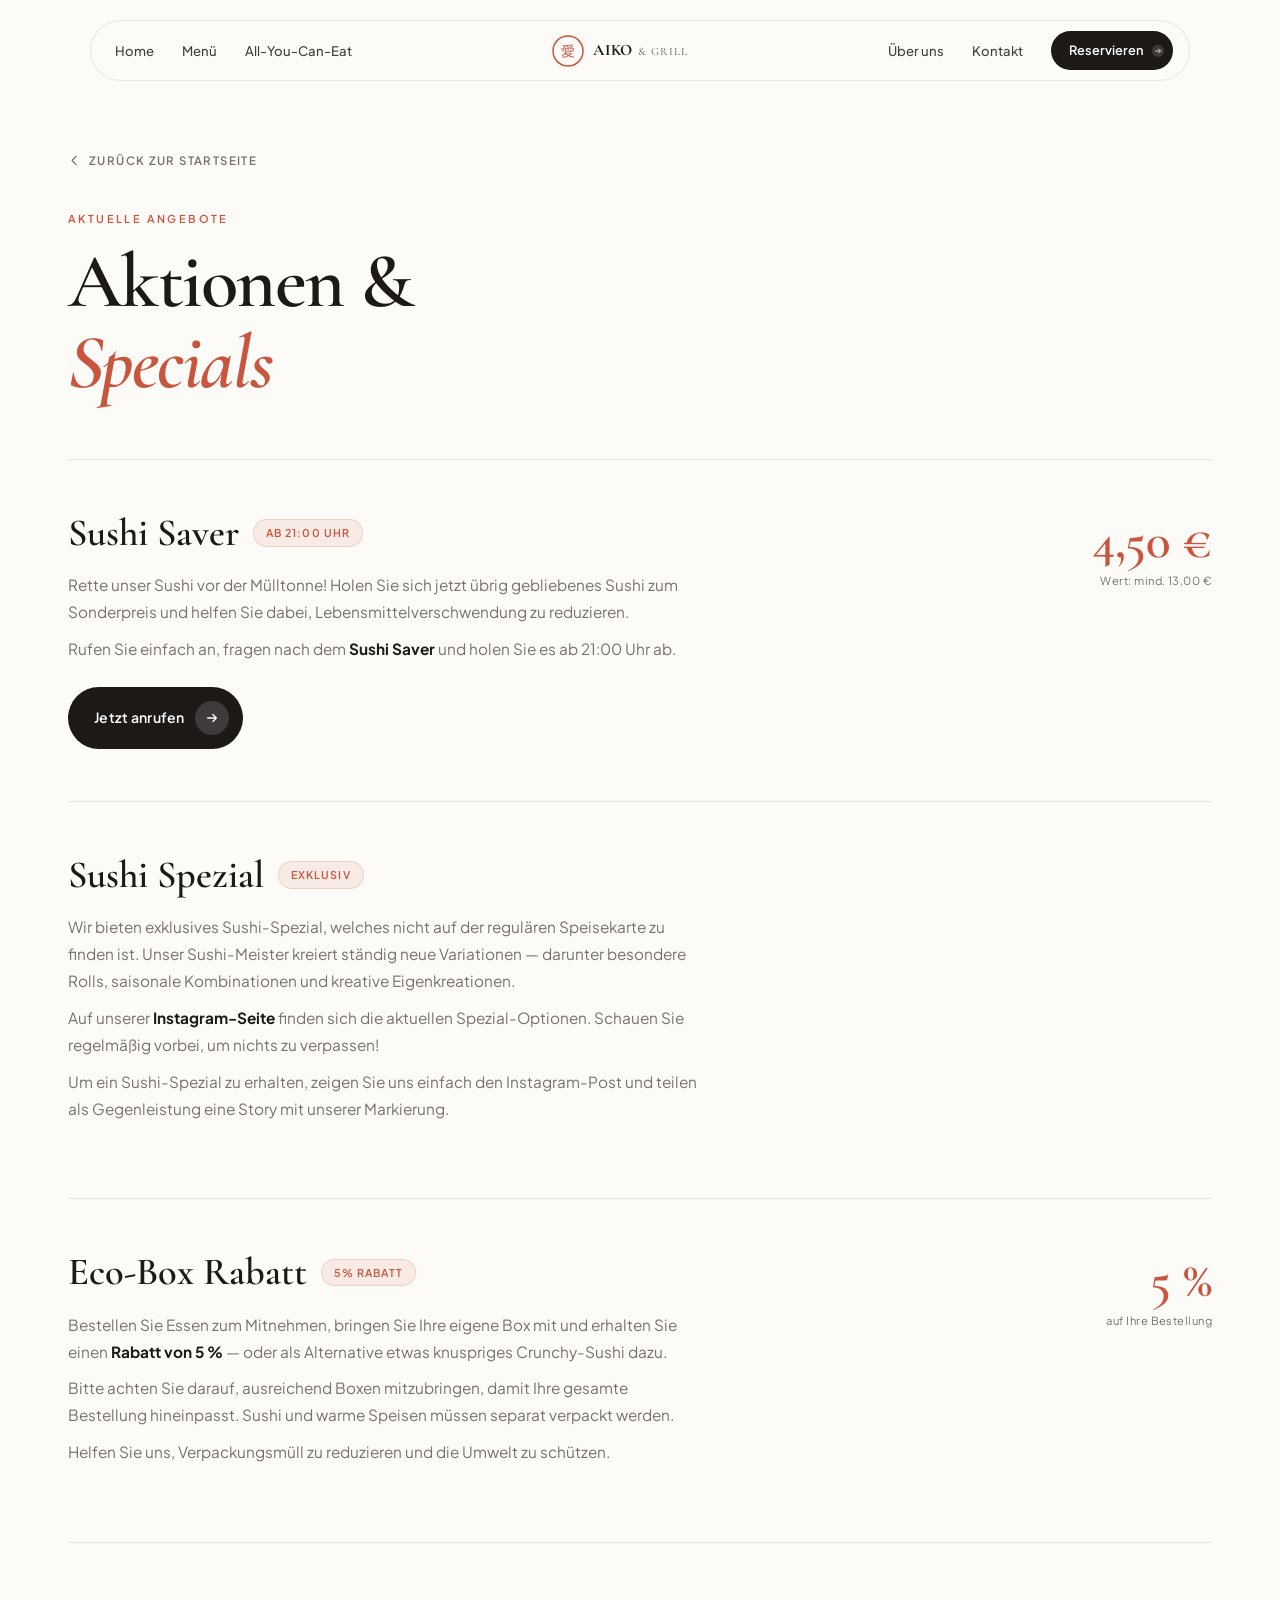
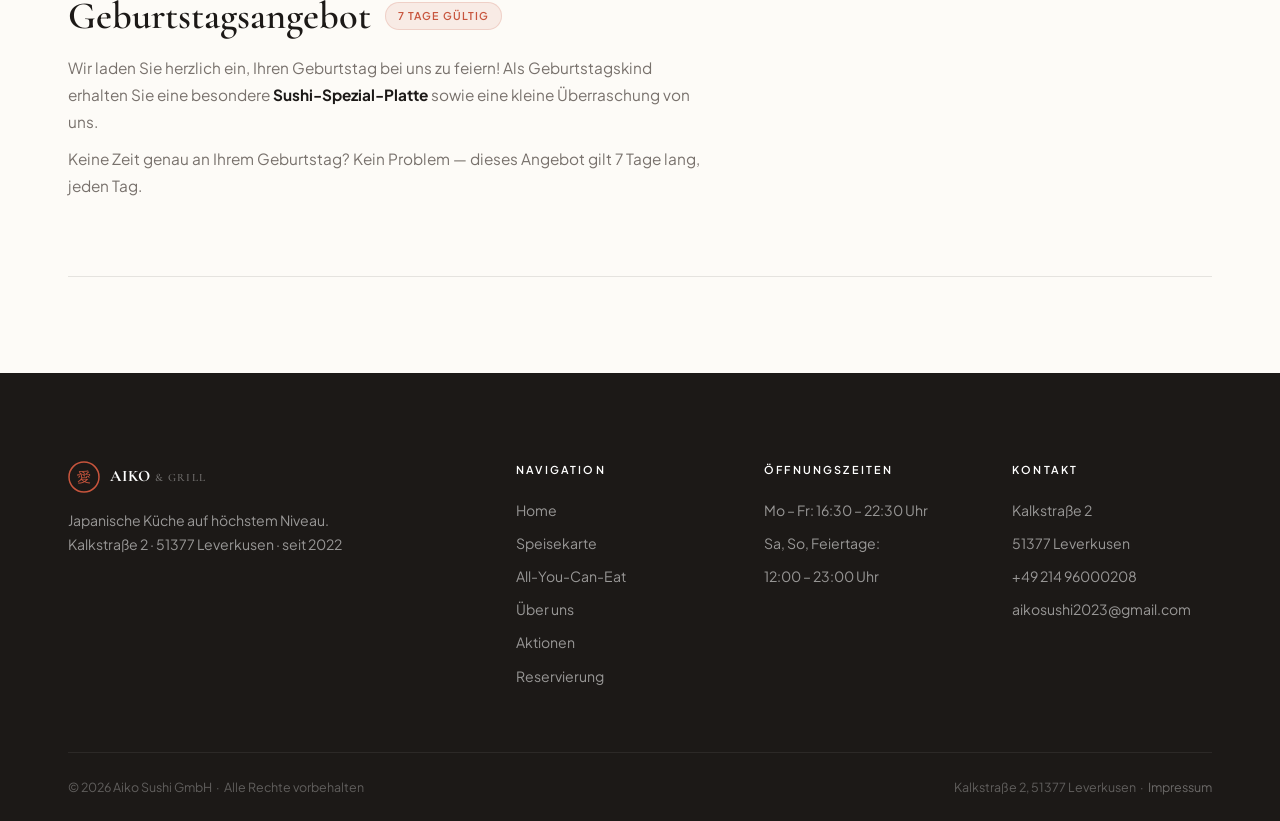
==== aktionen.html @ 25326603 "Add Aktionen & Specials subpage - aktionen.html: editorial promo list with 4 offers — Sushi Saver (4" ====
<!DOCTYPE html>
<html lang="de">
<head>
  <meta charset="UTF-8" />
  <meta name="viewport" content="width=device-width, initial-scale=1.0" />
  <title>Aktionen &amp; Specials – Aiko Sushi &amp; Grill</title>
  <link rel="stylesheet" href="style.css" />
  <link rel="preconnect" href="https://fonts.googleapis.com" />
  <link rel="preconnect" href="https://fonts.gstatic.com" crossorigin />
  <link href="https://fonts.googleapis.com/css2?family=Cormorant+Garamond:ital,wght@0,300;0,400;0,600;0,700;1,300;1,400;1,600&family=Plus+Jakarta+Sans:wght@300;400;500;600&display=swap" rel="stylesheet" />
</head>
<body>

  <!-- NAV -->
  <header class="nav-wrap" id="nav-wrap">
    <nav class="nav-pill" id="nav-pill">
      <ul class="nav-left">
        <li><a href="index.html" class="nl">Home</a></li>
        <li><a href="index.html#menu" class="nl">Menü</a></li>
        <li><a href="index.html#ayce" class="nl">All-You-Can-Eat</a></li>
      </ul>
      <a href="index.html" class="nav-logo" aria-label="Aiko Sushi Startseite">
        <svg class="logo-icon" viewBox="0 0 32 32" fill="none" aria-hidden="true">
          <circle cx="16" cy="16" r="15" stroke="currentColor" stroke-width="1.5"/>
          <text x="16" y="21" text-anchor="middle" font-size="14" fill="currentColor" font-family="serif">愛</text>
        </svg>
        <span class="logo-name">AIKO<span class="logo-amp"> &amp; GRILL</span></span>
      </a>
      <ul class="nav-right">
        <li><a href="ueber-uns.html" class="nl">Über uns</a></li>
        <li><a href="index.html#contact" class="nl">Kontakt</a></li>
        <li><a href="index.html#reservation" class="nav-cta">
          <span>Reservieren</span>
          <svg viewBox="0 0 16 16" fill="none" aria-hidden="true"><path d="M3 8h10M9 4l4 4-4 4" stroke="currentColor" stroke-width="1.5" stroke-linecap="round" stroke-linejoin="round"/></svg>
        </a></li>
      </ul>
      <button class="hamburger" id="hamburger" aria-label="Menü öffnen" aria-expanded="false">
        <span></span><span></span>
      </button>
    </nav>
  </header>

  <!-- Mobile Overlay -->
  <div class="mobile-overlay" id="mobile-overlay" aria-hidden="true">
    <nav class="mobile-nav">
      <a href="index.html"             class="mn-link" data-delay="0">Home</a>
      <a href="index.html#menu"        class="mn-link" data-delay="1">Menü</a>
      <a href="index.html#ayce"        class="mn-link" data-delay="2">All-You-Can-Eat</a>
      <a href="ueber-uns.html"         class="mn-link" data-delay="3">Über uns</a>
      <a href="aktionen.html"          class="mn-link" data-delay="4">Aktionen</a>
      <a href="index.html#contact"     class="mn-link" data-delay="5">Kontakt</a>
      <a href="index.html#reservation" class="mn-link mn-cta" data-delay="6">Tisch reservieren</a>
    </nav>
  </div>

  <!-- CONTENT -->
  <main>
    <section class="aktionen-section">
      <div class="c">

        <a href="index.html" class="back-link">
          <svg viewBox="0 0 16 16" fill="none" aria-hidden="true"><path d="M10 3L5 8l5 5" stroke="currentColor" stroke-width="1.5" stroke-linecap="round" stroke-linejoin="round"/></svg>
          Zurück zur Startseite
        </a>

        <p class="eyebrow">Aktuelle Angebote</p>
        <h1 class="subpage-h1">Aktionen &amp;<br /><em style="font-style:italic; color:var(--accent)">Specials</em></h1>

        <div class="promo-list">

          <!-- SUSHI SAVER -->
          <div class="promo-item reveal" style="--d:0">
            <div class="promo-item-body">
              <div class="promo-header">
                <h2 class="promo-title">Sushi Saver</h2>
                <span class="promo-badge">Ab 21:00 Uhr</span>
              </div>
              <div class="promo-text">
                <p>Rette unser Sushi vor der Mülltonne! Holen Sie sich jetzt übrig gebliebenes Sushi zum Sonderpreis und helfen Sie dabei, Lebensmittelverschwendung zu reduzieren.</p>
                <p>Rufen Sie einfach an, fragen nach dem <strong style="color:var(--dark)">Sushi Saver</strong> und holen Sie es ab 21:00 Uhr ab.</p>
              </div>
              <a href="tel:+492149600020" class="btn-primary">
                <span>Jetzt anrufen</span>
                <span class="btn-arrow">
                  <svg viewBox="0 0 16 16" fill="none" aria-hidden="true"><path d="M3 8h10M9 4l4 4-4 4" stroke="currentColor" stroke-width="1.5" stroke-linecap="round" stroke-linejoin="round"/></svg>
                </span>
              </a>
            </div>
            <div class="promo-price-wrap">
              <span class="promo-price-big">4,50 €</span>
              <span class="promo-price-sub">Wert: mind. 13,00 €</span>
            </div>
          </div>

          <!-- SUSHI SPEZIAL -->
          <div class="promo-item reveal" style="--d:1">
            <div class="promo-item-body">
              <div class="promo-header">
                <h2 class="promo-title">Sushi Spezial</h2>
                <span class="promo-badge">Exklusiv</span>
              </div>
              <div class="promo-text">
                <p>Wir bieten exklusives Sushi-Spezial, welches nicht auf der regulären Speisekarte zu finden ist. Unser Sushi-Meister kreiert ständig neue Variationen — darunter besondere Rolls, saisonale Kombinationen und kreative Eigenkreationen.</p>
                <p>Auf unserer <strong style="color:var(--dark)">Instagram-Seite</strong> finden sich die aktuellen Spezial-Optionen. Schauen Sie regelmäßig vorbei, um nichts zu verpassen!</p>
                <p>Um ein Sushi-Spezial zu erhalten, zeigen Sie uns einfach den Instagram-Post und teilen als Gegenleistung eine Story mit unserer Markierung.</p>
              </div>
            </div>
          </div>

          <!-- ECO-BOX -->
          <div class="promo-item reveal" style="--d:2">
            <div class="promo-item-body">
              <div class="promo-header">
                <h2 class="promo-title">Eco-Box Rabatt</h2>
                <span class="promo-badge">5% Rabatt</span>
              </div>
              <div class="promo-text">
                <p>Bestellen Sie Essen zum Mitnehmen, bringen Sie Ihre eigene Box mit und erhalten Sie einen <strong style="color:var(--dark)">Rabatt von 5 %</strong> — oder als Alternative etwas knuspriges Crunchy-Sushi dazu.</p>
                <p>Bitte achten Sie darauf, ausreichend Boxen mitzubringen, damit Ihre gesamte Bestellung hineinpasst. Sushi und warme Speisen müssen separat verpackt werden.</p>
                <p>Helfen Sie uns, Verpackungsmüll zu reduzieren und die Umwelt zu schützen.</p>
              </div>
            </div>
            <div class="promo-price-wrap">
              <span class="promo-price-big">5 %</span>
              <span class="promo-price-sub">auf Ihre Bestellung</span>
            </div>
          </div>

          <!-- GEBURTSTAG -->
          <div class="promo-item reveal" style="--d:3">
            <div class="promo-item-body">
              <div class="promo-header">
                <h2 class="promo-title">Geburtstags&shy;angebot</h2>
                <span class="promo-badge">7 Tage gültig</span>
              </div>
              <div class="promo-text">
                <p>Wir laden Sie herzlich ein, Ihren Geburtstag bei uns zu feiern! Als Geburtstagskind erhalten Sie eine besondere <strong style="color:var(--dark)">Sushi-Spezial-Platte</strong> sowie eine kleine Überraschung von uns.</p>
                <p>Keine Zeit genau an Ihrem Geburtstag? Kein Problem — dieses Angebot gilt 7 Tage lang, jeden Tag.</p>
              </div>
            </div>
          </div>

        </div><!-- /promo-list -->
      </div>
    </section>
  </main>

  <!-- FOOTER -->
  <footer class="footer">
    <div class="c">
      <div class="footer-top">
        <div class="footer-brand">
          <a href="index.html" class="footer-logo" aria-label="Aiko Sushi – zur Startseite">
            <svg class="logo-icon" viewBox="0 0 32 32" fill="none" aria-hidden="true">
              <circle cx="16" cy="16" r="15" stroke="currentColor" stroke-width="1.5"/>
              <text x="16" y="21" text-anchor="middle" font-size="14" fill="currentColor" font-family="serif">愛</text>
            </svg>
            <span class="logo-name">AIKO<span class="logo-amp"> &amp; GRILL</span></span>
          </a>
          <p>Japanische Küche auf höchstem Niveau.<br />Kalkstraße 2 · 51377 Leverkusen · seit 2022</p>
        </div>

        <div class="footer-col">
          <h4>Navigation</h4>
          <ul>
            <li><a href="index.html">Home</a></li>
            <li><a href="index.html#menu">Speisekarte</a></li>
            <li><a href="index.html#ayce">All-You-Can-Eat</a></li>
            <li><a href="ueber-uns.html">Über uns</a></li>
            <li><a href="aktionen.html">Aktionen</a></li>
            <li><a href="index.html#reservation">Reservierung</a></li>
          </ul>
        </div>

        <div class="footer-col">
          <h4>Öffnungszeiten</h4>
          <ul>
            <li>Mo – Fr: 16:30 – 22:30 Uhr</li>
            <li>Sa, So, Feiertage:</li>
            <li>12:00 – 23:00 Uhr</li>
          </ul>
        </div>

        <div class="footer-col">
          <h4>Kontakt</h4>
          <ul>
            <li>Kalkstraße 2</li>
            <li>51377 Leverkusen</li>
            <li><a href="tel:+492149600020">+49 214 96000208</a></li>
            <li><a href="mailto:aikosushi2023@gmail.com">aikosushi2023@gmail.com</a></li>
          </ul>
        </div>
      </div>

      <div class="footer-bottom">
        <p>© 2026 Aiko Sushi GmbH &nbsp;·&nbsp; Alle Rechte vorbehalten</p>
        <p>Kalkstraße 2, 51377 Leverkusen &nbsp;·&nbsp; <a href="impressum.html" class="footer-imp">Impressum</a></p>
      </div>
    </div>
  </footer>

  <script>
    const pill = document.getElementById('nav-pill');
    window.addEventListener('scroll', () => {
      pill.classList.toggle('scrolled', window.scrollY > 60);
    }, { passive: true });

    const ham     = document.getElementById('hamburger');
    const overlay = document.getElementById('mobile-overlay');
    const mnLinks = document.querySelectorAll('.mn-link');

    function toggleMenu(open) {
      const isOpen = open ?? !overlay.classList.contains('open');
      overlay.classList.toggle('open', isOpen);
      ham.classList.toggle('open', isOpen);
      ham.setAttribute('aria-expanded', isOpen);
      overlay.setAttribute('aria-hidden', !isOpen);
      document.body.style.overflow = isOpen ? 'hidden' : '';
    }

    ham.addEventListener('click', () => toggleMenu());
    mnLinks.forEach(l => l.addEventListener('click', () => toggleMenu(false)));

    const revealEls = document.querySelectorAll('.reveal');
    revealEls.forEach(el => {
      const rect = el.getBoundingClientRect();
      if (rect.top > window.innerHeight - 40) {
        el.classList.add('will-animate');
      } else {
        el.classList.add('in-view');
      }
    });
    const io = new IntersectionObserver((entries) => {
      entries.forEach(en => {
        if (en.isIntersecting && en.target.classList.contains('will-animate')) {
          en.target.classList.remove('will-animate');
          en.target.classList.add('in-view');
          io.unobserve(en.target);
        }
      });
    }, { threshold: 0.08 });
    revealEls.forEach(el => { if (el.classList.contains('will-animate')) io.observe(el); });

    document.querySelectorAll('.btn-primary').forEach(b => {
      b.addEventListener('mousedown', () => b.style.transform = 'scale(0.97)');
      b.addEventListener('mouseup',   () => b.style.transform = '');
      b.addEventListener('mouseleave',() => b.style.transform = '');
    });
  </script>
</body>
</html>
---- style.css ----
/* ══════════════════════════════════════════════════════
   AIKO SUSHI & GRILL — Premium CSS
   Skills applied: emil-design-eng · high-end-visual-design · design-taste-frontend
   ══════════════════════════════════════════════════════ */

/* ── Custom easing (Emil Kowalski) ── */
:root {
  --ease-out:    cubic-bezier(0.23, 1, 0.32, 1);
  --ease-inout:  cubic-bezier(0.77, 0, 0.175, 1);
  --ease-drawer: cubic-bezier(0.32, 0.72, 0, 1);

  /* Editorial Luxury palette (high-end-visual-design → Archetype 2) */
  --cream:   #FDFBF7;
  --cream-2: #F5F0E8;
  --dark:    #1C1917;   /* warm off-black — never pure #000 */
  --mid:     #44403C;
  --muted:   #78716C;
  --line:    rgba(28,25,23,.10);
  --accent:  #C8553D;   /* muted coral, saturation < 80% */
  --accent2: #D4A853;   /* warm gold */
  --white:   #FFFFFF;

  --r-lg: 24px;
  --r-xl: 32px;

  /* Fonts: banned Inter → Cormorant Garamond + Plus Jakarta Sans */
  --serif: 'Cormorant Garamond', Georgia, serif;
  --sans:  'Plus Jakarta Sans', system-ui, sans-serif;
}

*, *::before, *::after { box-sizing: border-box; margin: 0; padding: 0; }
html  { scroll-behavior: smooth; }
body  { font-family: var(--sans); background: var(--cream); color: var(--dark); line-height: 1.65; overflow-x: hidden; }
img   { display: block; width: 100%; height: 100%; object-fit: cover; }
a     { text-decoration: none; color: inherit; }
ul    { list-style: none; }
svg   { flex-shrink: 0; }

/* ── Container ── */
.c { max-width: 1200px; margin: 0 auto; padding: 0 28px; }

/* ── Eyebrow ── */
.eyebrow {
  display: block;
  font-size: .68rem;
  font-weight: 600;
  letter-spacing: .22em;
  text-transform: uppercase;
  color: var(--accent);
  margin-bottom: 14px;
}
.eyebrow.light { color: rgba(255,255,255,.6); }

/* ── Section heading ── */
.h2 {
  font-family: var(--serif);
  font-size: clamp(2.4rem, 5vw, 3.8rem);
  font-weight: 600;
  line-height: 1.1;
  letter-spacing: -.01em;
  color: var(--dark);
  margin-bottom: 28px;
}
.h2.light { color: var(--white); }
.h2 em    { font-style: italic; color: var(--accent); }

/* ── Double-Bezel (high-end-visual-design §4A) ── */
.bezel {
  background: rgba(28,25,23,.04);
  border: 1px solid var(--line);
  border-radius: var(--r-xl);
  padding: 8px;
}
.bezel-inner {
  border-radius: calc(var(--r-xl) - 8px);
  overflow: hidden;
  width: 100%;
  height: 100%;
  box-shadow: inset 0 1px 1px rgba(255,255,255,.25);
}

/* ── Buttons — Button-in-Button architecture ── */
.btn-primary {
  display: inline-flex;
  align-items: center;
  gap: 10px;
  background: var(--dark);
  color: var(--white);
  padding: 14px 14px 14px 26px;
  border-radius: 100px;
  font-size: .88rem;
  font-weight: 600;
  letter-spacing: .02em;
  transition: background 200ms var(--ease-out), transform 160ms var(--ease-out);
  cursor: pointer;
  border: none;
}
.btn-primary:hover { background: var(--mid); }
.btn-primary:active { transform: scale(0.97); }

.btn-primary.light { background: var(--accent); }
.btn-primary.light:hover { background: #b04432; }

.btn-arrow {
  display: flex;
  align-items: center;
  justify-content: center;
  width: 34px;
  height: 34px;
  border-radius: 50%;
  background: rgba(255,255,255,.15);
  flex-shrink: 0;
  transition: transform 200ms var(--ease-out), background 200ms;
}
.btn-primary:hover .btn-arrow { transform: translateX(2px) translateY(-1px); background: rgba(255,255,255,.22); }

.btn-arrow svg { width: 14px; height: 14px; }

.btn-ghost {
  display: inline-flex;
  align-items: center;
  gap: 8px;
  background: transparent;
  color: var(--dark);
  padding: 14px 26px;
  border-radius: 100px;
  font-size: .88rem;
  font-weight: 600;
  border: 1.5px solid rgba(28,25,23,.25);
  transition: border-color 200ms var(--ease-out), background 200ms var(--ease-out), color 200ms, transform 160ms;
}
.btn-ghost:hover { border-color: var(--dark); background: var(--dark); color: var(--white); }
.btn-ghost:active { transform: scale(0.97); }
.btn-ghost.dark { border-color: var(--dark); }

/* ── Scroll reveal ── */
.reveal {
  /* visible by default — JS adds animation class once in view */
}
.reveal.will-animate {
  opacity: 0;
  transform: translateY(20px);
}
.reveal.in-view {
  animation: revealUp 650ms var(--ease-out) both;
  animation-delay: calc(var(--d, 0) * 70ms);
}
@keyframes revealUp {
  from { opacity: 0; transform: translateY(20px); }
  to   { opacity: 1; transform: translateY(0); }
}

/* ── prefers-reduced-motion (Emil: accessibility) ── */
@media (prefers-reduced-motion: reduce) {
  .reveal.will-animate { opacity: 1; transform: none; }
  @keyframes revealUp { from { opacity: 1; transform: none; } }
  * { animation-duration: .01ms !important; transition-duration: .01ms !important; }
}

/* ══════════════════════════════════════════════════════
   NAVIGATION — Floating Pill (high-end-visual-design §5A)
   ══════════════════════════════════════════════════════ */
.nav-wrap {
  position: fixed;
  top: 0; left: 0; right: 0;
  z-index: 900;
  display: flex;
  justify-content: center;
  padding: 20px 28px;
  pointer-events: none;
}

.nav-pill {
  display: flex;
  align-items: center;
  justify-content: space-between;
  gap: 24px;
  width: 100%;
  max-width: 1100px;
  background: rgba(253,251,247,.72);
  backdrop-filter: blur(16px);
  -webkit-backdrop-filter: blur(16px);
  border: 1px solid rgba(28,25,23,.09);
  border-radius: 100px;
  padding: 10px 16px 10px 24px;
  pointer-events: all;
  transition:
    background   300ms var(--ease-out),
    box-shadow   300ms var(--ease-out),
    border-color 300ms var(--ease-out);
}
.nav-pill.scrolled {
  background: rgba(253,251,247,.92);
  box-shadow: 0 8px 40px rgba(28,25,23,.10);
}

.nav-left, .nav-right {
  display: flex;
  align-items: center;
  gap: 28px;
}
.nl {
  font-size: .82rem;
  font-weight: 500;
  color: var(--mid);
  position: relative;
  transition: color 180ms;
}
.nl::after {
  content: '';
  position: absolute;
  left: 0; bottom: -3px;
  height: 1.5px;
  width: 0;
  background: var(--accent);
  transition: width 250ms var(--ease-out);
}
.nl:hover, .nl.active { color: var(--dark); }
.nl:hover::after, .nl.active::after { width: 100%; }

.nav-logo {
  display: flex;
  align-items: center;
  gap: 9px;
  white-space: nowrap;
}
.logo-icon {
  width: 32px; height: 32px;
  color: var(--accent);
  flex-shrink: 0;
}
.logo-name {
  font-family: var(--serif);
  font-size: 1rem;
  font-weight: 700;
  letter-spacing: .06em;
  color: var(--dark);
  text-transform: uppercase;
}
.logo-amp {
  font-size: .7rem;
  letter-spacing: .1em;
  color: var(--muted);
  font-weight: 500;
}

.nav-cta {
  display: inline-flex;
  align-items: center;
  gap: 8px;
  background: var(--dark);
  color: var(--white);
  padding: 9px 9px 9px 18px;
  border-radius: 100px;
  font-size: .8rem;
  font-weight: 600;
  transition: background 200ms var(--ease-out), transform 160ms;
}
.nav-cta:hover { background: var(--mid); }
.nav-cta:active { transform: scale(0.97); }
.nav-cta svg { width: 12px; height: 12px; background: rgba(255,255,255,.15); border-radius: 50%; padding: 2px; }

/* Hamburger */
.hamburger { display: none; flex-direction: column; gap: 5px; cursor: pointer; background: none; border: none; padding: 6px; position: relative; width: 32px; }
.hamburger span {
  display: block;
  height: 1.5px;
  background: var(--dark);
  border-radius: 2px;
  transition: transform 300ms var(--ease-out), opacity 200ms;
}
.hamburger.open span:nth-child(1) { transform: translateY(6.5px) rotate(45deg); }
.hamburger.open span:nth-child(2) { transform: translateY(-6.5px) rotate(-45deg); }

/* Mobile overlay */
.mobile-overlay {
  position: fixed; inset: 0; z-index: 800;
  background: rgba(253,251,247,.97);
  backdrop-filter: blur(20px);
  display: flex;
  align-items: center;
  justify-content: center;
  opacity: 0;
  pointer-events: none;
  transform: scale(0.98);
  transition: opacity 300ms var(--ease-out), transform 300ms var(--ease-out);
}
.mobile-overlay.open { opacity: 1; pointer-events: all; transform: scale(1); }

.mobile-nav {
  display: flex;
  flex-direction: column;
  align-items: center;
  gap: 32px;
}
.mn-link {
  font-family: var(--serif);
  font-size: 2.4rem;
  font-weight: 600;
  color: var(--dark);
  opacity: 0;
  transform: translateY(16px);
  transition:
    opacity  300ms var(--ease-out),
    transform 300ms var(--ease-out),
    color 200ms;
}
.mobile-overlay.open .mn-link {
  opacity: 1;
  transform: translateY(0);
  transition-delay: calc(var(--delay, var(--d, 0)) * 60ms + 80ms);
}
.mn-link[data-delay="0"]  { --d: 0; }
.mn-link[data-delay="1"]  { --d: 1; }
.mn-link[data-delay="2"]  { --d: 2; }
.mn-link[data-delay="3"]  { --d: 3; }
.mn-link[data-delay="4"]  { --d: 4; }
.mn-link[data-delay="5"]  { --d: 5; }
.mn-link:hover { color: var(--accent); }
.mn-cta { color: var(--accent); }

/* ══════════════════════════════════════════════════════
   HERO — Editorial Split (1:1 reference adapted)
   ══════════════════════════════════════════════════════ */
.hero {
  min-height: 100dvh;   /* iOS-safe (design-taste-frontend rule) */
  background: var(--cream);
  display: flex;
  flex-direction: column;
  justify-content: center;
  padding-top: 110px;
  overflow: hidden;
  position: relative;
}
.hero::before {
  content: '';
  position: fixed;
  inset: 0; z-index: 0;
  pointer-events: none;
  background: radial-gradient(ellipse 60% 50% at 70% 40%, rgba(200,85,61,.06) 0%, transparent 70%);
}

.hero-inner {
  position: relative; z-index: 1;
  max-width: 1200px;
  margin: 0 auto;
  padding: 60px 28px 80px;
  display: grid;
  grid-template-columns: 1fr 1fr;
  align-items: center;
  gap: 64px;
  width: 100%;
}

/* LEFT */
.hero-left { position: relative; }

.hero-h1 {
  font-family: var(--serif);
  font-size: clamp(4rem, 8.5vw, 7.5rem);
  font-weight: 600;
  line-height: .96;
  letter-spacing: -.02em;
  color: var(--dark);
  margin-bottom: 8px;
  position: relative;
}
.hero-h1 em { font-style: italic; color: var(--accent); }

.hero-kanji {
  position: absolute;
  top: 0; right: -48px;
  display: flex;
  flex-direction: column;
  gap: 2px;
}
.hero-kanji span {
  font-family: var(--serif);
  font-size: 1.9rem;
  font-weight: 400;
  color: rgba(28,25,23,.08);
  line-height: 1.1;
}

.hero-body {
  color: var(--muted);
  font-size: 1rem;
  line-height: 1.7;
  max-width: 380px;
  margin-bottom: 36px;
}

.hero-actions {
  display: flex;
  align-items: center;
  gap: 14px;
  flex-wrap: wrap;
  margin-bottom: 52px;
}

.hero-social {
  display: flex;
  align-items: center;
  gap: 16px;
}
.avatar-stack { display: flex; }
.av {
  width: 40px; height: 40px;
  border-radius: 50%;
  border: 2.5px solid var(--white);
  object-fit: cover;
  flex-shrink: 0;
}
.av + .av { margin-left: -11px; }
.hero-social-txt {
  font-size: .82rem;
  color: var(--muted);
  line-height: 1.45;
}
.hero-social-txt strong { color: var(--dark); }

/* RIGHT */
.hero-right {
  position: relative;
  height: 600px;
}
.hero-blob {
  position: absolute;
  top: 50%; right: 0;
  transform: translateY(-50%);
  width: 88%;
  height: 88%;
  background: rgba(200,85,61,.07);
  border-radius: 38% 62% 63% 37% / 41% 44% 56% 59%;
}
.hero-fig {
  position: absolute;
  inset: 0;
  border-radius: 32% 68% 68% 32% / 32% 32% 68% 68%;
  overflow: hidden;
  box-shadow: 0 24px 64px rgba(28,25,23,.18);
}
.hero-fig img { border-radius: inherit; }

.hero-tag {
  position: absolute;
  bottom: 48px; left: -16px;
  background: var(--white);
  border-radius: 18px;
  padding: 16px 22px;
  box-shadow: 0 12px 40px rgba(28,25,23,.12);
  border: 1px solid var(--line);
  display: flex;
  flex-direction: column;
  gap: 3px;
}
.tag-label {
  font-size: .65rem;
  font-weight: 600;
  letter-spacing: .14em;
  text-transform: uppercase;
  color: var(--muted);
}
.tag-price {
  font-family: var(--serif);
  font-size: 1.7rem;
  font-weight: 600;
  color: var(--accent);
  line-height: 1;
}

/* Scroll hint */
.scroll-hint {
  position: absolute;
  bottom: 32px; left: 50%;
  transform: translateX(-50%);
  display: flex;
  flex-direction: column;
  align-items: center;
  gap: 8px;
  opacity: .4;
  z-index: 1;
}
.scroll-hint span:first-child {
  font-size: .65rem;
  letter-spacing: .18em;
  text-transform: uppercase;
}
.scroll-line {
  width: 1px;
  height: 40px;
  background: var(--dark);
  animation: scrollPulse 1.8s var(--ease-inout) infinite;
}
@keyframes scrollPulse {
  0%   { transform: scaleY(0); transform-origin: top; }
  50%  { transform: scaleY(1); transform-origin: top; }
  51%  { transform: scaleY(1); transform-origin: bottom; }
  100% { transform: scaleY(0); transform-origin: bottom; }
}

/* ══════════════════════════════════════════════════════
   WHY — Editorial numbered list
   ══════════════════════════════════════════════════════ */
.why {
  padding: 120px 0;
  background: var(--white);
}
.why-head { margin-bottom: 56px; }

.why-list { border-top: 1px solid var(--line); }

.why-item {
  display: grid;
  grid-template-columns: 88px 1fr;
  gap: 40px;
  padding: 40px 0;
  border-bottom: 1px solid var(--line);
  align-items: start;
  cursor: default;
}
@media (hover: hover) and (pointer: fine) {
  .why-item:hover .why-num { color: rgba(200,85,61,.28); }
}

.why-num {
  font-family: var(--serif);
  font-size: 3.5rem;
  font-weight: 300;
  color: rgba(28,25,23,.1);
  line-height: 1;
  padding-top: 4px;
  transition: color 320ms var(--ease-out);
}

.why-item-content h3 {
  font-family: var(--serif);
  font-size: 1.7rem;
  font-weight: 600;
  color: var(--dark);
  margin-bottom: 10px;
  line-height: 1.15;
}
.why-item-content p {
  font-size: .92rem;
  color: var(--muted);
  line-height: 1.68;
  max-width: 58ch;
}

/* ══════════════════════════════════════════════════════
   ALL-YOU-CAN-EAT
   ══════════════════════════════════════════════════════ */
.ayce {
  padding: 120px 0;
  background: var(--dark);
}
.ayce-inner {
  display: grid;
  grid-template-columns: 1fr 1fr;
  gap: 80px;
  align-items: center;
}

.ayce-body {
  color: rgba(255,255,255,.65);
  font-size: 1rem;
  line-height: 1.7;
  margin-bottom: 40px;
}

.price-list {
  display: flex;
  flex-direction: column;
  gap: 10px;
  margin-bottom: 44px;
}
.price-row {
  display: flex;
  align-items: center;
  justify-content: space-between;
  padding: 18px 22px;
  background: rgba(255,255,255,.05);
  border-radius: 14px;
  border-left: 3px solid transparent;
  transition: background 200ms;
}
.price-row.featured {
  background: rgba(200,85,61,.18);
  border-left-color: var(--accent);
}
.price-info { display: flex; flex-direction: column; gap: 3px; }
.price-name { font-size: .9rem; font-weight: 600; color: var(--white); }
.price-when { font-size: .75rem; color: rgba(255,255,255,.45); }
.price-amt  { font-family: var(--serif); font-size: 1.5rem; font-weight: 600; color: var(--white); }

/* Stacked images */
.ayce-right {
  position: relative;
  height: 520px;
}
.ayce-img-top {
  position: absolute;
  top: 0; right: 0;
  width: 74%;
  height: 52%;
}
.ayce-img-top .bezel-inner, .ayce-img-bot .bezel-inner { height: 100%; }
.ayce-img-bot {
  position: absolute;
  bottom: 0; left: 0;
  width: 74%;
  height: 52%;
}
/* override bezel colors for dark bg */
.ayce .bezel { background: rgba(255,255,255,.05); border-color: rgba(255,255,255,.1); }

/* ══════════════════════════════════════════════════════
   SPEISEKARTE
   ══════════════════════════════════════════════════════ */
.menu {
  padding: 120px 0;
  background: var(--cream);
}
.menu-head { margin-bottom: 40px; }

/* Price legend */
.menu-legend-text {
  font-size: .82rem;
  color: var(--muted);
  margin-top: -8px;
  margin-bottom: 0;
  display: flex;
  align-items: center;
  gap: 10px;
  flex-wrap: wrap;
}
.lp {
  display: inline-flex;
  align-items: center;
  gap: 5px;
  padding: 3px 10px;
  border-radius: 100px;
  font-size: .72rem;
  font-weight: 600;
  letter-spacing: .05em;
}
.lp.alc  { background: var(--dark); color: var(--white); }
.lp.ayce { background: rgba(200,85,61,.12); color: var(--accent); border: 1px solid rgba(200,85,61,.25); }

/* Tab bar */
.mtabs {
  display: flex;
  gap: 6px;
  flex-wrap: wrap;
  margin-bottom: 40px;
  padding-bottom: 20px;
  border-bottom: 1px solid var(--line);
}
.mtab {
  background: none;
  border: 1.5px solid var(--line);
  border-radius: 100px;
  padding: 8px 18px;
  font-size: .78rem;
  font-weight: 600;
  font-family: var(--sans);
  color: var(--muted);
  cursor: pointer;
  transition: background 180ms var(--ease-out), color 180ms, border-color 180ms, transform 120ms;
  white-space: nowrap;
}
@media (hover: hover) and (pointer: fine) {
  .mtab:hover { background: var(--cream-2); color: var(--dark); border-color: rgba(28,25,23,.2); }
}
.mtab:active { transform: scale(0.96); }
.mtab.active {
  background: var(--dark);
  color: var(--white);
  border-color: var(--dark);
}

/* Categories container */
.mcats {
  display: flex;
  flex-direction: column;
  gap: 0;
}

.mcat {
  border-bottom: 1px solid var(--line);
  padding: 36px 0;
}
.mcat:first-child { padding-top: 0; }

.cat-title {
  font-family: var(--serif);
  font-size: 1.5rem;
  font-weight: 600;
  color: var(--dark);
  margin-bottom: 20px;
  display: flex;
  align-items: baseline;
  gap: 10px;
}
.cat-note {
  font-size: .72rem;
  font-weight: 500;
  color: var(--muted);
  letter-spacing: .05em;
  font-family: var(--sans);
}

.mcat-list { display: flex; flex-direction: column; }

/* Individual menu item */
.mi {
  display: flex;
  align-items: baseline;
  justify-content: space-between;
  gap: 20px;
  padding: 13px 0;
  border-bottom: 1px solid rgba(28,25,23,.05);
  transition: opacity 150ms;
}
.mi:last-child { border-bottom: none; }

@media (hover: hover) and (pointer: fine) {
  .mcat-list:hover .mi { opacity: .4; }
  .mi:hover { opacity: 1 !important; }
}

.mi-info {
  display: flex;
  flex-direction: column;
  gap: 3px;
  min-width: 0;
}
.mi-name {
  font-weight: 600;
  font-size: .92rem;
  color: var(--dark);
}
.mi-desc {
  font-size: .78rem;
  color: var(--muted);
  line-height: 1.4;
}

.mi-prices {
  display: flex;
  align-items: center;
  gap: 8px;
  flex-shrink: 0;
}
.mp {
  font-family: var(--serif);
  font-size: 1rem;
  font-weight: 600;
  white-space: nowrap;
  padding: 3px 10px;
  border-radius: 8px;
}
.mp.alc  { color: var(--dark); background: rgba(28,25,23,.06); }
.mp.ayce { color: var(--accent); background: rgba(200,85,61,.08); }

/* ══════════════════════════════════════════════════════
   ABOUT
   ══════════════════════════════════════════════════════ */
.about {
  padding: 120px 0;
  background: var(--white);
}
.about-inner {
  display: grid;
  grid-template-columns: 1fr 1fr;
  gap: 80px;
  align-items: center;
}

.about-gallery {
  display: grid;
  grid-template-rows: 1fr auto;
  gap: 16px;
}
.ag-main .bezel-inner { height: 320px; }
.ag-grid { display: grid; grid-template-columns: 1fr 1fr; gap: 16px; }
.ag-sm .bezel-inner  { height: 160px; }

.about-text p {
  font-size: .96rem;
  color: var(--muted);
  line-height: 1.75;
  margin-bottom: 20px;
  max-width: 48ch;
}

.stats {
  display: flex;
  align-items: center;
  gap: 28px;
  padding-top: 36px;
  border-top: 1px solid var(--line);
  margin-top: 8px;
}
.stat { display: flex; flex-direction: column; gap: 4px; }
.stat-n {
  font-family: var(--serif);
  font-size: 2.2rem;
  font-weight: 600;
  color: var(--accent);
  line-height: 1;
}
.stat-n sup { font-size: 1rem; }
.stat-l { font-size: .75rem; color: var(--muted); letter-spacing: .06em; }
.stat-div { width: 1px; height: 40px; background: var(--line); }

/* ══════════════════════════════════════════════════════
   HOURS — Editorial table
   ══════════════════════════════════════════════════════ */
.hours {
  padding: 120px 0;
  background: var(--cream);
}
.hours-head { margin-bottom: 56px; }

.hours-table {
  border-top: 1px solid var(--line);
  max-width: 820px;
}
.ht-row {
  display: grid;
  grid-template-columns: 220px 1fr 1fr;
  gap: 32px;
  padding: 32px 0;
  border-bottom: 1px solid var(--line);
  align-items: center;
}
.ht-days {
  font-size: .72rem;
  font-weight: 600;
  letter-spacing: .1em;
  text-transform: uppercase;
  color: var(--muted);
}
.ht-time {
  font-family: var(--serif);
  font-size: 2rem;
  font-weight: 600;
  line-height: 1;
  color: var(--dark);
}
.ht-featured .ht-time { color: var(--accent); }
.ht-note {
  font-size: .82rem;
  color: var(--muted);
  line-height: 1.5;
}

.hours-footnote {
  margin-top: 24px;
  font-size: .78rem;
  color: var(--muted);
  padding-left: 4px;
}

/* ══════════════════════════════════════════════════════
   CONTACT + RESERVATION
   ══════════════════════════════════════════════════════ */
.contact {
  padding: 120px 0;
  background: var(--white);
}
.contact-inner {
  display: grid;
  grid-template-columns: 1fr 1.3fr;
  gap: 80px;
  align-items: flex-start;
}

.ci-list {
  margin-top: 32px;
  display: flex;
  flex-direction: column;
  gap: 28px;
}
.ci-list li { display: flex; align-items: flex-start; gap: 16px; }
.ci-icon {
  width: 40px; height: 40px;
  background: rgba(200,85,61,.07);
  border-radius: 10px;
  display: flex; align-items: center; justify-content: center;
  flex-shrink: 0;
  color: var(--accent);
}
.ci-icon svg { width: 18px; height: 18px; }
.ci-list strong { display: block; font-size: .72rem; font-weight: 600; letter-spacing: .1em; text-transform: uppercase; color: var(--muted); margin-bottom: 3px; }
.ci-list p, .ci-list a { font-size: .96rem; color: var(--dark); transition: color 180ms; }
.ci-list a:hover { color: var(--accent); }

.contact-img { margin-top: 40px; }
.contact-img .bezel-inner { height: 200px; }

/* Reservation box */
.reservation-box { }
.rb-inner {
  background: var(--cream);
  border: 1px solid var(--line);
  border-radius: var(--r-xl);
  padding: 48px;
}
.rb-inner h3 {
  font-family: var(--serif);
  font-size: 2rem;
  font-weight: 600;
  margin-bottom: 8px;
}
.rb-sub {
  font-size: .84rem;
  color: var(--muted);
  margin-bottom: 36px;
  line-height: 1.6;
}

.form-row { display: grid; grid-template-columns: 1fr 1fr; gap: 16px; }
.fg { display: flex; flex-direction: column; gap: 7px; margin-bottom: 18px; }
.fg label {
  font-size: .72rem;
  font-weight: 600;
  text-transform: uppercase;
  letter-spacing: .1em;
  color: var(--muted);
}
.fg input, .fg select, .fg textarea {
  padding: 13px 16px;
  border: 1.5px solid rgba(28,25,23,.12);
  border-radius: 12px;
  font-size: .92rem;
  font-family: var(--sans);
  background: var(--white);
  color: var(--dark);
  outline: none;
  transition: border-color 200ms var(--ease-out);
  -webkit-appearance: none;
}
.fg input:focus, .fg select:focus, .fg textarea:focus { border-color: var(--accent); }
.fg textarea { resize: vertical; min-height: 80px; }

.btn-submit {
  display: flex;
  align-items: center;
  justify-content: space-between;
  width: 100%;
  background: var(--dark);
  color: var(--white);
  padding: 16px 16px 16px 28px;
  border-radius: 100px;
  font-size: .9rem;
  font-weight: 600;
  cursor: pointer;
  border: none;
  transition: background 200ms var(--ease-out), transform 160ms;
}
.btn-submit:hover { background: var(--mid); }
.btn-submit:active { transform: scale(0.98); }
.btn-submit:disabled { opacity: .6; cursor: not-allowed; }
.btn-submit .btn-arrow { background: rgba(255,255,255,.12); width: 38px; height: 38px; }
.btn-submit .btn-arrow svg { width: 14px; height: 14px; }

/* ══════════════════════════════════════════════════════
   MAP
   ══════════════════════════════════════════════════════ */
.map-section { line-height: 0; }
.map-section iframe { display: block; }

/* ══════════════════════════════════════════════════════
   FOOTER
   ══════════════════════════════════════════════════════ */
.footer {
  background: var(--dark);
  color: rgba(255,255,255,.55);
  padding: 88px 0 0;
}
.footer-top {
  display: grid;
  grid-template-columns: 2fr 1fr 1fr 1fr;
  gap: 48px;
  padding-bottom: 64px;
  border-bottom: 1px solid rgba(255,255,255,.07);
}
.footer-brand p { font-size: .88rem; line-height: 1.7; margin-top: 16px; }
.footer-logo { display: flex; align-items: center; gap: 10px; }
.footer-logo .logo-icon { color: var(--accent); }
.footer-logo .logo-name { color: var(--white); }
.footer-logo .logo-amp  { color: rgba(255,255,255,.4); }

.footer-col h4 {
  font-size: .68rem;
  font-weight: 600;
  letter-spacing: .2em;
  text-transform: uppercase;
  color: var(--white);
  margin-bottom: 20px;
}
.footer-col ul { display: flex; flex-direction: column; gap: 10px; }
.footer-col ul li { font-size: .88rem; }
.footer-col ul a { transition: color 180ms; }
.footer-col ul a:hover { color: var(--accent); }

.footer-bottom {
  display: flex;
  justify-content: space-between;
  align-items: center;
  padding: 24px 0;
  font-size: .78rem;
  color: rgba(255,255,255,.3);
}

/* ══════════════════════════════════════════════════════
   RESPONSIVE
   ══════════════════════════════════════════════════════ */
@media (max-width: 1024px) {
  .footer-top { grid-template-columns: 1fr 1fr; }
  .ht-row { grid-template-columns: 180px 1fr 1fr; gap: 24px; }
}

@media (max-width: 768px) {
  /* ── Container ── */
  .c { padding: 0 18px; }

  /* ── Nav ── */
  .nav-wrap  { padding: 14px 16px; }
  .nav-left, .nav-right { display: none; }
  .hamburger { display: flex; }
  .nav-pill  { padding: 10px 14px 10px 18px; gap: 0; }

  /* ── Hero ── */
  .hero { padding-top: 90px; }
  .hero-inner {
    grid-template-columns: 1fr;
    padding: 28px 18px 56px;
    gap: 36px;
  }
  .hero-right    { height: 300px; }
  .hero-tag      { left: 8px; bottom: 14px; padding: 13px 18px; }
  .hero-kanji    { right: 0; }
  .hero-kanji span { font-size: 1.3rem; }
  .hero-body     { font-size: .92rem; margin-bottom: 28px; }
  .hero-actions  { gap: 10px; margin-bottom: 36px; }

  /* ── Section spacing ── */
  .why, .ayce, .menu, .about, .hours, .contact { padding: 72px 0; }

  /* ── Why ── */
  .why-item {
    grid-template-columns: 56px 1fr;
    gap: 20px;
    padding: 28px 0;
  }
  .why-num { font-size: 2.6rem; }
  .why-item-content h3 { font-size: 1.35rem; }

  /* ── AYCE ── */
  .ayce-inner { grid-template-columns: 1fr; gap: 48px; }
  .ayce-right {
    height: auto;
    display: grid;
    grid-template-columns: 1fr 1fr;
    gap: 12px;
  }
  .ayce-img-top,
  .ayce-img-bot {
    position: static;
    width: 100%;
    height: 180px;
    top: auto; right: auto; bottom: auto; left: auto;
  }
  .ayce-img-top .bezel-inner,
  .ayce-img-bot .bezel-inner { height: 100%; }

  /* ── Menu tabs: horizontal scroll ── */
  .mtabs {
    flex-wrap: nowrap;
    overflow-x: auto;
    -webkit-overflow-scrolling: touch;
    scrollbar-width: none;
    padding-bottom: 14px;
    margin-left: -18px;
    margin-right: -18px;
    padding-left: 18px;
    padding-right: 18px;
    gap: 8px;
  }
  .mtabs::-webkit-scrollbar { display: none; }
  .mtab { flex-shrink: 0; }

  /* ── About ── */
  .about-inner { grid-template-columns: 1fr; gap: 40px; }
  .ag-main .bezel-inner { height: 220px; }
  .ag-sm .bezel-inner   { height: 120px; }

  /* ── Hours ── */
  .ht-row {
    grid-template-columns: 1fr;
    gap: 6px;
    padding: 24px 0;
  }
  .ht-time { font-size: 1.6rem; }

  /* ── Contact ── */
  .contact-inner { grid-template-columns: 1fr; gap: 40px; }
  .contact-img .bezel-inner { height: 180px; }

  /* ── Reservation form ── */
  .form-row { grid-template-columns: 1fr; }
  .rb-inner { padding: 28px 20px; }

  /* ── Footer ── */
  .footer-top    { grid-template-columns: 1fr 1fr; }
  .footer-bottom { flex-direction: column; gap: 8px; text-align: center; }
}

/* ── Impressum link ── */
.footer-imp { color: rgba(255,255,255,.35); transition: color 180ms; }
.footer-imp:hover { color: var(--accent); }

/* ══════════════════════════════════════════════════════
   SUBPAGES — shared
   ══════════════════════════════════════════════════════ */
.back-link {
  display: inline-flex;
  align-items: center;
  gap: 8px;
  font-size: .72rem;
  font-weight: 600;
  letter-spacing: .12em;
  text-transform: uppercase;
  color: var(--muted);
  margin-bottom: 40px;
  transition: color 200ms var(--ease-out);
}
.back-link svg { width: 13px; height: 13px; flex-shrink: 0; }
.back-link:hover { color: var(--accent); }

.subpage-h1 {
  font-family: var(--serif);
  font-size: clamp(2.8rem, 6vw, 5rem);
  font-weight: 600;
  line-height: 1.05;
  letter-spacing: -.02em;
  color: var(--dark);
}

/* ── Impressum ── */
.legal-section {
  padding: 148px 0 96px;
  background: var(--cream);
}
.legal-content {
  max-width: 580px;
  margin-top: 60px;
}
.legal-block {
  padding-top: 36px;
  margin-top: 36px;
  border-top: 1px solid var(--line);
}
.legal-block:first-child { padding-top: 0; margin-top: 0; border-top: none; }
.legal-block h2 {
  font-size: .68rem;
  font-weight: 600;
  letter-spacing: .14em;
  text-transform: uppercase;
  color: var(--muted);
  margin-bottom: 10px;
}
.legal-block p,
.legal-block address {
  font-size: .96rem;
  color: var(--dark);
  line-height: 1.72;
  font-style: normal;
}
.legal-block a { color: var(--accent); }
.legal-block a:hover { text-decoration: underline; }
.legal-note {
  display: block;
  font-size: .78rem;
  color: var(--muted);
  margin-top: 4px;
}

/* ── Über uns subpage ── */
.about-sub-intro {
  padding: 148px 0 72px;
  background: var(--cream);
}
.about-sub-text {
  max-width: 740px;
  margin-top: 52px;
}
.about-sub-text p {
  font-size: 1rem;
  color: var(--muted);
  line-height: 1.85;
  margin-bottom: 22px;
}
.about-sub-text p:last-child { margin-bottom: 0; }

.about-sub-imgs {
  padding: 0 0 80px;
  background: var(--cream);
}
.about-sub-imgs-grid {
  display: grid;
  grid-template-columns: 1.3fr 1fr 1fr;
  gap: 14px;
}
.about-sub-imgs-grid .bezel-inner { height: 260px; }
.about-sub-imgs-grid .sp-wide .bezel-inner { height: 260px; }

.ayce-sub {
  padding: 96px 0;
  background: var(--dark);
}
.ayce-sub-inner { max-width: 740px; }
.ayce-sub-text { margin-top: 40px; }
.ayce-sub-text p {
  font-size: .98rem;
  color: rgba(255,255,255,.62);
  line-height: 1.85;
  margin-bottom: 20px;
}
.ayce-sub-text p:last-child { margin-bottom: 0; }
.ayce-sub-text strong { color: var(--white); font-weight: 600; }

.subpage-h2 {
  font-family: var(--serif);
  font-size: clamp(2rem, 4vw, 3.2rem);
  font-weight: 600;
  line-height: 1.1;
  color: var(--dark);
  margin-bottom: 0;
}
.subpage-h2.light { color: var(--white); }

.subpage-mini-footer {
  padding: 32px 0;
  background: var(--dark);
  border-top: 1px solid rgba(255,255,255,.07);
}
.subpage-mini-footer .footer-bottom { padding: 0; border-top: none; }

/* ── Aktionen page ── */
.aktionen-section {
  padding: 148px 0 96px;
  background: var(--cream);
}
.promo-list {
  border-top: 1px solid var(--line);
  margin-top: 56px;
}
.promo-item {
  display: grid;
  grid-template-columns: 1fr auto;
  gap: 48px;
  padding: 52px 0;
  border-bottom: 1px solid var(--line);
  align-items: start;
}
.promo-item-body { min-width: 0; }
.promo-header {
  display: flex;
  align-items: center;
  gap: 14px;
  margin-bottom: 18px;
  flex-wrap: wrap;
}
.promo-title {
  font-family: var(--serif);
  font-size: clamp(1.7rem, 3.5vw, 2.4rem);
  font-weight: 600;
  color: var(--dark);
  line-height: 1.1;
}
.promo-badge {
  display: inline-flex;
  align-items: center;
  padding: 4px 12px;
  background: rgba(200,85,61,.09);
  border: 1px solid rgba(200,85,61,.18);
  border-radius: 100px;
  font-size: .67rem;
  font-weight: 600;
  letter-spacing: .1em;
  text-transform: uppercase;
  color: var(--accent);
  white-space: nowrap;
  flex-shrink: 0;
}
.promo-text { margin-bottom: 24px; }
.promo-text p {
  font-size: .96rem;
  color: var(--muted);
  line-height: 1.75;
  margin-bottom: 10px;
  max-width: 640px;
}
.promo-text p:last-child { margin-bottom: 0; }
.promo-price-wrap {
  display: flex;
  flex-direction: column;
  align-items: flex-end;
  gap: 4px;
  padding-top: 4px;
  flex-shrink: 0;
}
.promo-price-big {
  font-family: var(--serif);
  font-size: 3.2rem;
  font-weight: 600;
  color: var(--accent);
  line-height: 1;
}
.promo-price-sub {
  font-size: .7rem;
  color: var(--muted);
  text-align: right;
  letter-spacing: .04em;
}
@media (max-width: 640px) {
  .promo-item { grid-template-columns: 1fr; gap: 20px; padding: 36px 0; }
  .promo-price-wrap { align-items: flex-start; }
  .promo-price-big { font-size: 2.4rem; }
}

@media (max-width: 768px) {
  .legal-section,
  .about-sub-intro { padding-top: 112px; padding-bottom: 56px; }
  .about-sub-imgs-grid {
    grid-template-columns: 1fr 1fr;
  }
  .about-sub-imgs-grid .sp-wide { grid-column: 1 / -1; }
  .about-sub-imgs-grid .bezel-inner { height: 200px; }
  .ayce-sub { padding: 72px 0; }
}
@media (max-width: 480px) {
  .about-sub-imgs-grid { grid-template-columns: 1fr; }
  .about-sub-imgs-grid .bezel-inner { height: 200px; }
}

@media (max-width: 480px) {
  /* ── Hero ── */
  .hero-right { height: 260px; }
  .hero-tag   { display: none; }

  /* ── AYCE images: single column ── */
  .ayce-right { grid-template-columns: 1fr; }
  .ayce-img-top,
  .ayce-img-bot { height: 200px; }

  /* ── About stats ── */
  .stats    { flex-wrap: wrap; gap: 16px; }
  .stat-div { display: none; }

  /* ── Hours ── */
  .ht-time  { font-size: 1.4rem; }

  /* ── Menu prices ── */
  .mp { font-size: .88rem; padding: 2px 8px; }

  /* ── Footer ── */
  .footer-top { grid-template-columns: 1fr; }
}
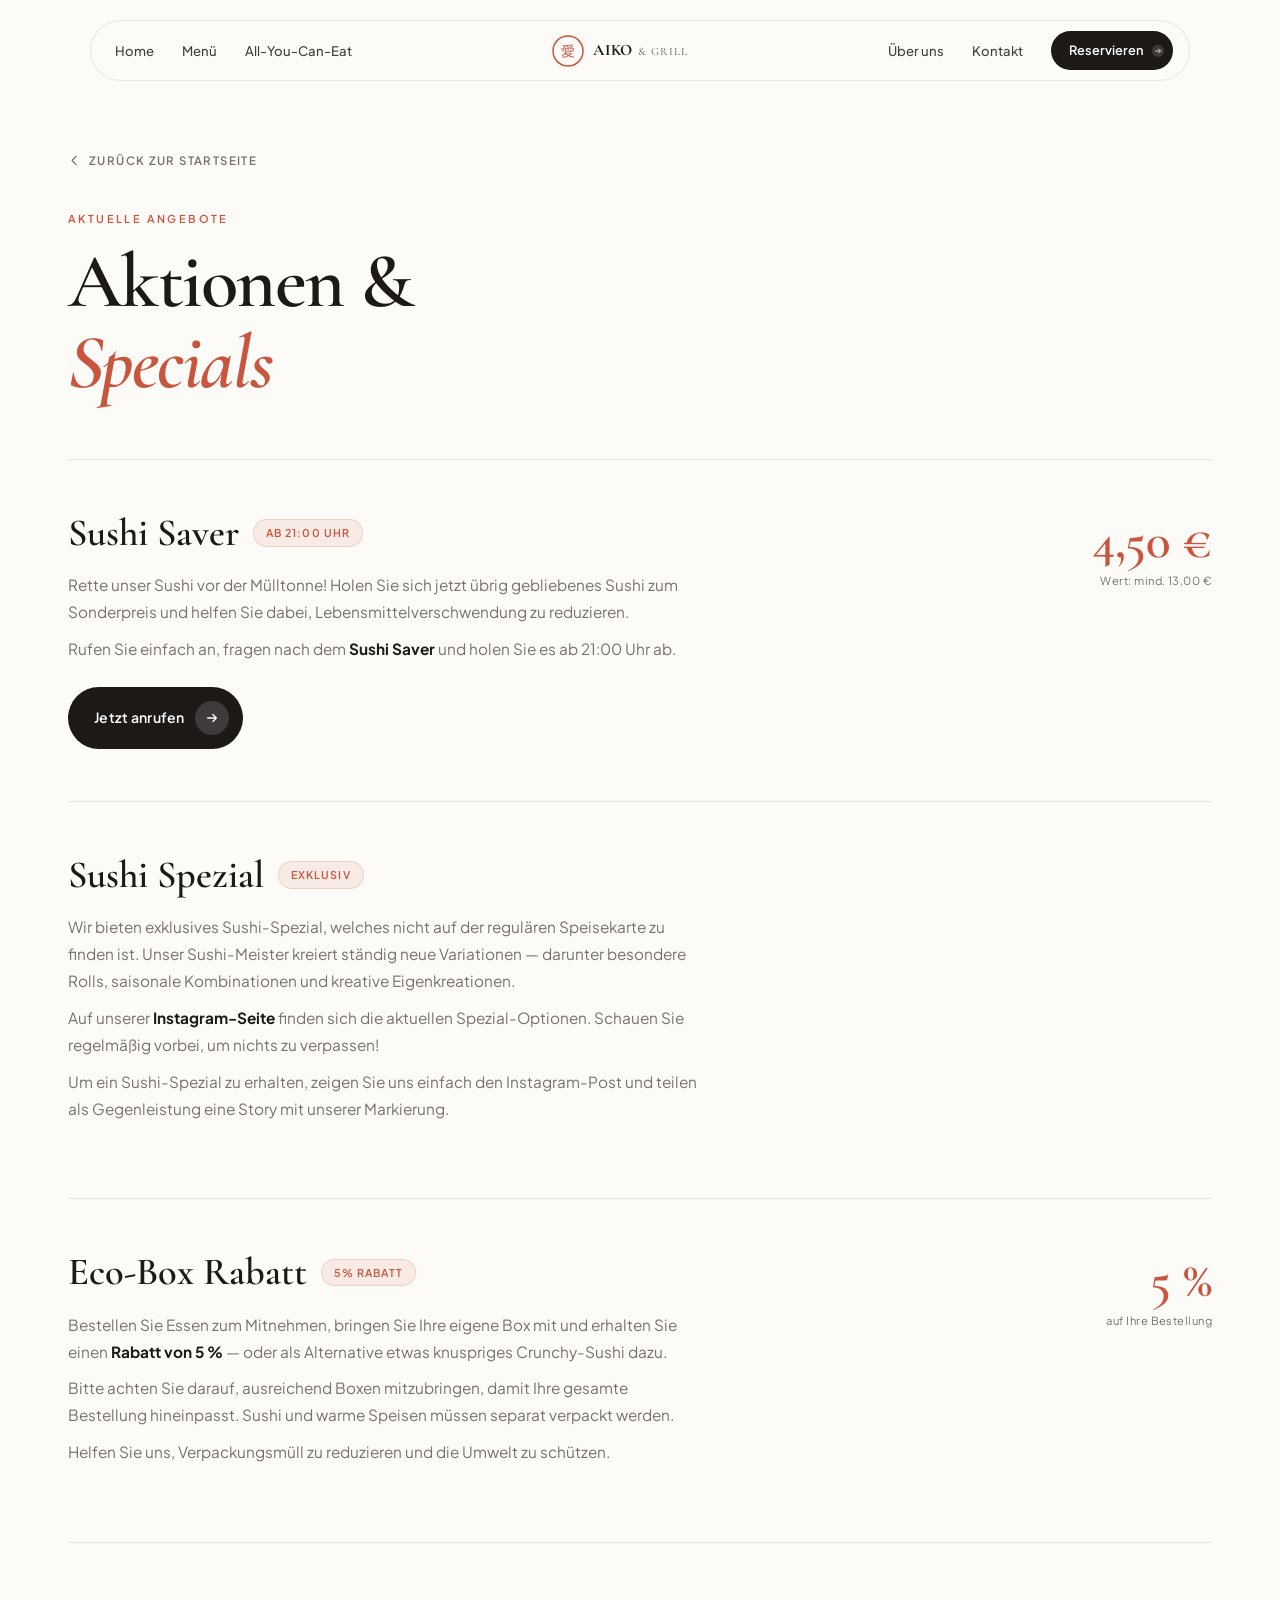
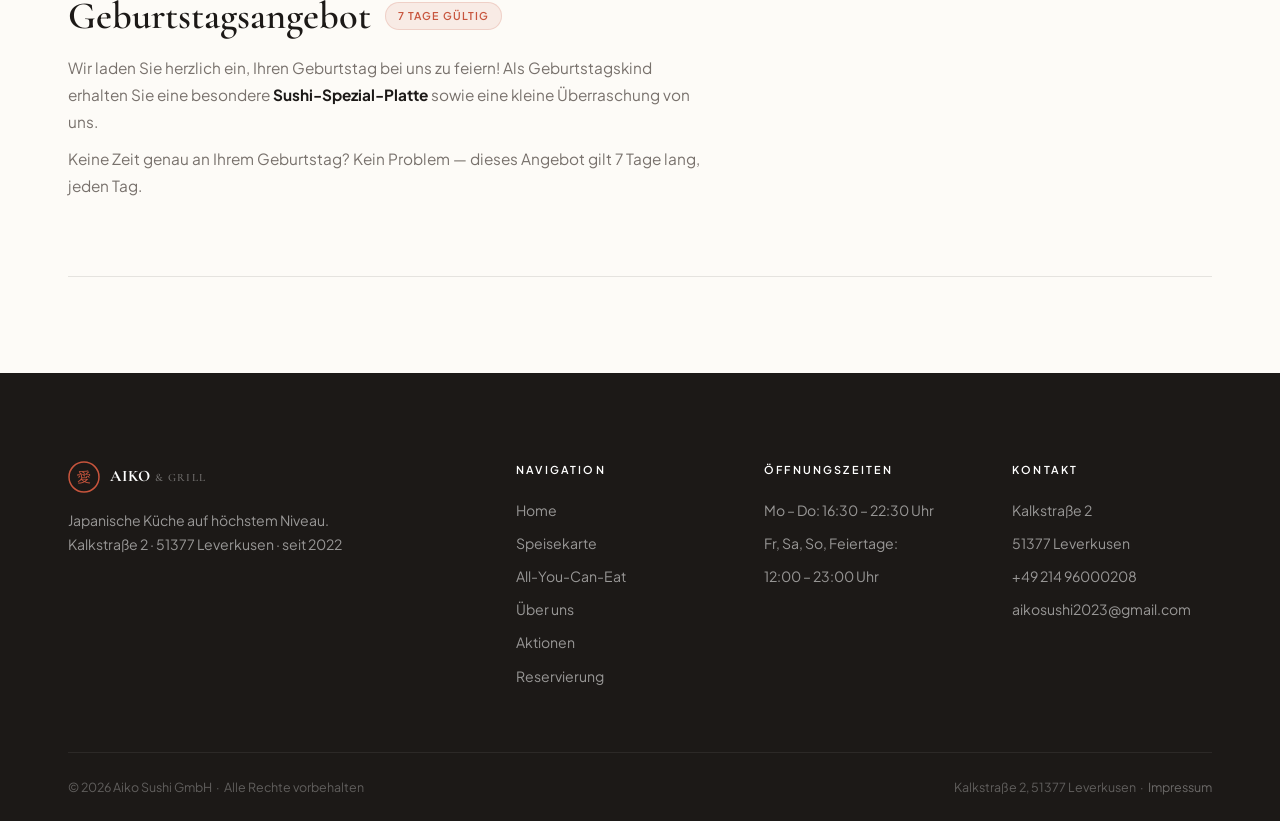
==== commit 2c3fa830: "Fix 5 bugs found during site audit - Tel links: +492149600020 → +4921496000208 (fehlende letzte Ziff" ====
--- a/aktionen.html
+++ b/aktionen.html
@@ -79,7 +79,7 @@
                 <p>Rette unser Sushi vor der Mülltonne! Holen Sie sich jetzt übrig gebliebenes Sushi zum Sonderpreis und helfen Sie dabei, Lebensmittelverschwendung zu reduzieren.</p>
                 <p>Rufen Sie einfach an, fragen nach dem <strong style="color:var(--dark)">Sushi Saver</strong> und holen Sie es ab 21:00 Uhr ab.</p>
               </div>
-              <a href="tel:+492149600020" class="btn-primary">
+              <a href="tel:+4921496000208" class="btn-primary">
                 <span>Jetzt anrufen</span>
                 <span class="btn-arrow">
                   <svg viewBox="0 0 16 16" fill="none" aria-hidden="true"><path d="M3 8h10M9 4l4 4-4 4" stroke="currentColor" stroke-width="1.5" stroke-linecap="round" stroke-linejoin="round"/></svg>
@@ -175,8 +175,8 @@
         <div class="footer-col">
           <h4>Öffnungszeiten</h4>
           <ul>
-            <li>Mo – Fr: 16:30 – 22:30 Uhr</li>
-            <li>Sa, So, Feiertage:</li>
+            <li>Mo – Do: 16:30 – 22:30 Uhr</li>
+            <li>Fr, Sa, So, Feiertage:</li>
             <li>12:00 – 23:00 Uhr</li>
           </ul>
         </div>
@@ -186,7 +186,7 @@
           <ul>
             <li>Kalkstraße 2</li>
             <li>51377 Leverkusen</li>
-            <li><a href="tel:+492149600020">+49 214 96000208</a></li>
+            <li><a href="tel:+4921496000208">+49 214 96000208</a></li>
             <li><a href="mailto:aikosushi2023@gmail.com">aikosushi2023@gmail.com</a></li>
           </ul>
         </div>
--- a/style.css
+++ b/style.css
@@ -667,9 +667,13 @@
   font-family: var(--sans);
   color: var(--muted);
   cursor: pointer;
+  touch-action: manipulation;
   transition: background 180ms var(--ease-out), color 180ms, border-color 180ms, transform 120ms;
   white-space: nowrap;
 }
+
+/* Sicherstellen dass hidden-Attribut immer greift */
+[hidden] { display: none !important; }
 @media (hover: hover) and (pointer: fine) {
   .mtab:hover { background: var(--cream-2); color: var(--dark); border-color: rgba(28,25,23,.2); }
 }
